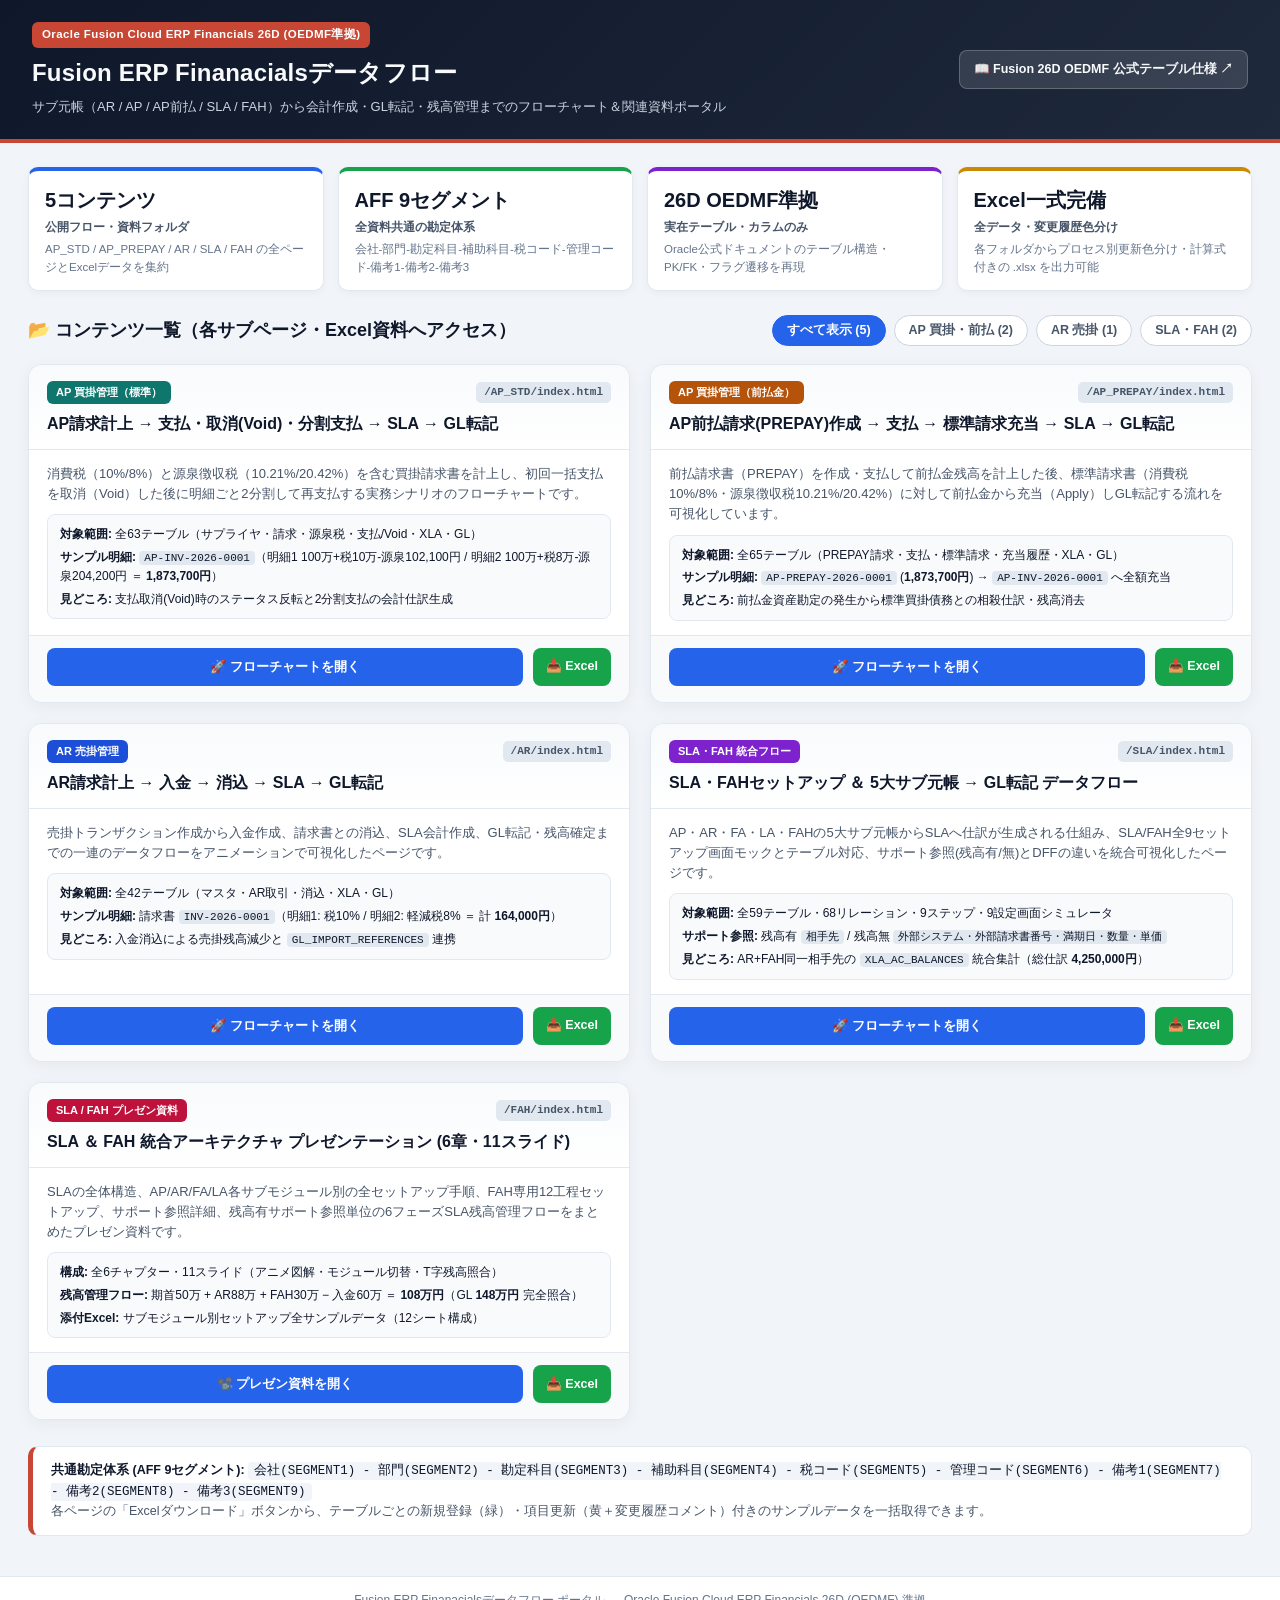
==== index.html @ dea50851 "Initial commit: Oracle Fusion ERP Financials 26D Data Flows and SLA/FAH Presentation" ====
<!DOCTYPE html>
<html lang="ja">
<head>
  <meta charset="UTF-8" />
  <meta name="viewport" content="width=device-width, initial-scale=1.0" />
  <title>Fusion ERP Finanacialsデータフロー</title>
  <style>
    :root {
      --bg-page: #f1f5f9;
      --bg-card: #ffffff;
      --text-main: #0f172a;
      --text-sub: #475569;
      --text-muted: #64748b;
      --border-light: #e2e8f0;
      --border-mid: #cbd5e1;
      --oracle-red: #c74634;
      --primary: #2563eb;
      --primary-hover: #1d4ed8;
      --green: #16a34a;
      --green-hover: #15803d;
    }

    * { box-sizing: border-box; }

    body {
      margin: 0;
      font-family: -apple-system, BlinkMacSystemFont, "Hiragino Sans", "Hiragino Kaku Gothic ProN", "Yu Gothic UI", "Meiryo", sans-serif;
      background: var(--bg-page);
      color: var(--text-main);
      line-height: 1.55;
      min-height: 100vh;
      display: flex;
      flex-direction: column;
    }

    /* ヘッダー */
    .portal-header {
      background: linear-gradient(135deg, #0f172a 0%, #1e293b 100%);
      color: #f8fafc;
      padding: 22px 32px;
      border-bottom: 4px solid var(--oracle-red);
      display: flex;
      justify-content: space-between;
      align-items: center;
      gap: 20px;
      flex-wrap: wrap;
    }

    .header-brand {
      display: flex;
      flex-direction: column;
      gap: 6px;
    }

    .oracle-badge {
      display: inline-block;
      width: fit-content;
      background: var(--oracle-red);
      color: #fff;
      font-size: 11.5px;
      font-weight: 800;
      padding: 4px 10px;
      border-radius: 6px;
      letter-spacing: 0.4px;
    }

    .portal-header h1 {
      margin: 0;
      font-size: 24px;
      font-weight: 800;
      letter-spacing: 0.2px;
    }

    .header-sub {
      margin: 0;
      font-size: 13px;
      color: #cbd5e1;
    }

    .header-links {
      display: flex;
      gap: 10px;
      flex-wrap: wrap;
    }

    .btn-header {
      display: inline-flex;
      align-items: center;
      gap: 6px;
      padding: 9px 14px;
      border-radius: 8px;
      font-size: 12.5px;
      font-weight: 700;
      text-decoration: none;
      color: #f8fafc;
      background: rgba(255, 255, 255, 0.12);
      border: 1px solid rgba(255, 255, 255, 0.22);
      transition: all 0.15s ease;
    }
    .btn-header:hover {
      background: rgba(255, 255, 255, 0.22);
    }

    /* メインコンテナ */
    .container {
      max-width: 1360px;
      width: 100%;
      margin: 0 auto;
      padding: 24px 28px 40px;
      flex: 1;
    }

    /* 共通設計サマリバー */
    .summary-strip {
      display: grid;
      grid-template-columns: repeat(4, 1fr);
      gap: 14px;
      margin-bottom: 24px;
    }

    .stat-card {
      background: var(--bg-card);
      border: 1px solid var(--border-light);
      border-top: 4px solid var(--primary);
      border-radius: 10px;
      padding: 14px 16px;
      box-shadow: 0 2px 8px rgba(15, 23, 42, 0.04);
    }
    .stat-card.c-green { border-top-color: #16a34a; }
    .stat-card.c-purple { border-top-color: #7e22ce; }
    .stat-card.c-amber { border-top-color: #ca8a04; }

    .stat-val {
      font-size: 20px;
      font-weight: 900;
      color: var(--text-main);
    }
    .stat-lbl {
      font-size: 12px;
      font-weight: 700;
      color: var(--text-sub);
      margin-top: 2px;
    }
    .stat-desc {
      font-size: 11.5px;
      color: var(--text-muted);
      margin-top: 4px;
    }

    /* フィルタ＆見出しバー */
    .section-toolbar {
      display: flex;
      justify-content: space-between;
      align-items: center;
      gap: 14px;
      margin-bottom: 18px;
      flex-wrap: wrap;
    }
    .section-toolbar h2 {
      margin: 0;
      font-size: 18px;
      font-weight: 800;
    }
    .filter-pills {
      display: flex;
      gap: 8px;
      flex-wrap: wrap;
    }
    .filter-btn {
      padding: 6px 14px;
      border-radius: 999px;
      border: 1px solid var(--border-mid);
      background: #fff;
      color: var(--text-sub);
      font-size: 12.5px;
      font-weight: 700;
      cursor: pointer;
      transition: all 0.15s;
    }
    .filter-btn:hover { border-color: #93c5fd; background: #eff6ff; color: #1e40af; }
    .filter-btn.active {
      background: var(--primary);
      border-color: var(--primary);
      color: #fff;
    }

    /* カードグリッド */
    .cards-grid {
      display: grid;
      grid-template-columns: repeat(auto-fill, minmax(400px, 1fr));
      gap: 20px;
    }

    .flow-card {
      background: var(--bg-card);
      border: 1.5px solid var(--border-light);
      border-radius: 14px;
      overflow: hidden;
      display: flex;
      flex-direction: column;
      box-shadow: 0 4px 16px rgba(15, 23, 42, 0.05);
      transition: transform 0.18s ease, box-shadow 0.18s ease, border-color 0.18s ease;
    }
    .flow-card:hover {
      transform: translateY(-3px);
      box-shadow: 0 10px 26px rgba(15, 23, 42, 0.1);
      border-color: #93c5fd;
    }
    .flow-card.hidden { display: none; }

    .card-top {
      padding: 16px 18px 12px;
      border-bottom: 1px solid var(--border-light);
      background: linear-gradient(180deg, #f8fafc 0%, #ffffff 100%);
    }

    .card-badges {
      display: flex;
      justify-content: space-between;
      align-items: center;
      gap: 8px;
      margin-bottom: 8px;
      flex-wrap: wrap;
    }

    .mod-badge {
      font-size: 11px;
      font-weight: 800;
      padding: 3px 9px;
      border-radius: 6px;
      color: #fff;
    }
    .bg-ar { background: #1d4ed8; }
    .bg-ap { background: #0f766e; }
    .bg-ap-pre { background: #b45309; }
    .bg-sla { background: #7e22ce; }
    .bg-fah { background: #be123c; }

    .folder-tag {
      font-family: ui-monospace, SFMono-Regular, Menlo, monospace;
      font-size: 11px;
      font-weight: 700;
      color: var(--text-sub);
      background: #e2e8f0;
      padding: 2px 8px;
      border-radius: 5px;
    }

    .card-top h3 {
      margin: 0;
      font-size: 16px;
      font-weight: 800;
      color: var(--text-main);
    }

    .card-body {
      padding: 14px 18px;
      flex: 1;
      display: flex;
      flex-direction: column;
      gap: 10px;
    }

    .card-desc {
      margin: 0;
      font-size: 13px;
      color: var(--text-sub);
    }

    .highlights {
      margin: 0;
      padding: 10px 12px;
      background: #f8fafc;
      border: 1px solid var(--border-light);
      border-radius: 8px;
      list-style: none;
      font-size: 12px;
      color: var(--text-main);
    }
    .highlights li {
      margin-bottom: 4px;
    }
    .highlights li:last-child {
      margin-bottom: 0;
    }
    .highlights code {
      font-family: ui-monospace, SFMono-Regular, Menlo, monospace;
      background: #e2e8f0;
      padding: 1px 5px;
      border-radius: 4px;
      font-size: 11px;
    }

    .card-actions {
      padding: 12px 18px 16px;
      border-top: 1px solid var(--border-light);
      background: #f8fafc;
      display: flex;
      gap: 10px;
      flex-wrap: wrap;
    }

    .btn-open {
      flex: 1;
      display: inline-flex;
      justify-content: center;
      align-items: center;
      gap: 6px;
      padding: 9px 14px;
      background: var(--primary);
      color: #fff;
      text-decoration: none;
      border-radius: 8px;
      font-size: 13px;
      font-weight: 700;
      transition: background 0.15s;
    }
    .btn-open:hover { background: var(--primary-hover); }

    .btn-dl {
      display: inline-flex;
      justify-content: center;
      align-items: center;
      gap: 6px;
      padding: 9px 13px;
      background: var(--green);
      color: #fff;
      text-decoration: none;
      border-radius: 8px;
      font-size: 12.5px;
      font-weight: 700;
      transition: background 0.15s;
    }
    .btn-dl:hover { background: var(--green-hover); }

    /* 共通AFF注記 */
    .aff-footer-box {
      margin-top: 26px;
      background: var(--bg-card);
      border: 1px solid var(--border-light);
      border-left: 5px solid var(--oracle-red);
      border-radius: 10px;
      padding: 14px 18px;
      font-size: 12.5px;
      color: var(--text-sub);
    }
    .aff-footer-box strong { color: var(--text-main); }
    .aff-footer-box code {
      font-family: ui-monospace, SFMono-Regular, Menlo, monospace;
      background: #f1f5f9;
      padding: 2px 6px;
      border-radius: 4px;
      color: #0f172a;
    }

    .portal-footer {
      text-align: center;
      padding: 14px 20px;
      font-size: 12px;
      color: var(--text-muted);
      border-top: 1px solid var(--border-light);
      background: #ffffff;
    }

    @media (max-width: 960px) {
      .summary-strip { grid-template-columns: repeat(2, 1fr); }
      .cards-grid { grid-template-columns: 1fr; }
    }
  </style>
</head>
<body>
  <header class="portal-header">
    <div class="header-brand">
      <span class="oracle-badge">Oracle Fusion Cloud ERP Financials 26D (OEDMF準拠)</span>
      <h1>Fusion ERP Finanacialsデータフロー</h1>
      <p class="header-sub">サブ元帳（AR / AP / AP前払 / SLA / FAH）から会計作成・GL転記・残高管理までのフローチャート＆関連資料ポータル</p>
    </div>
    <div class="header-links">
      <a href="https://docs.oracle.com/en/cloud/saas/financials/26d/oedmf/index.html" target="_blank" rel="noopener noreferrer" class="btn-header">
        📖 Fusion 26D OEDMF 公式テーブル仕様 ↗
      </a>
    </div>
  </header>

  <main class="container">
    <!-- サマリKPI -->
    <section class="summary-strip" aria-label="プロジェクト概要">
      <div class="stat-card">
        <div class="stat-val">5コンテンツ</div>
        <div class="stat-lbl">公開フロー・資料フォルダ</div>
        <div class="stat-desc">AP_STD / AP_PREPAY / AR / SLA / FAH の全ページとExcelデータを集約</div>
      </div>
      <div class="stat-card c-green">
        <div class="stat-val">AFF 9セグメント</div>
        <div class="stat-lbl">全資料共通の勘定体系</div>
        <div class="stat-desc">会社-部門-勘定科目-補助科目-税コード-管理コード-備考1-備考2-備考3</div>
      </div>
      <div class="stat-card c-purple">
        <div class="stat-val">26D OEDMF準拠</div>
        <div class="stat-lbl">実在テーブル・カラムのみ</div>
        <div class="stat-desc">Oracle公式ドキュメントのテーブル構造・PK/FK・フラグ遷移を再現</div>
      </div>
      <div class="stat-card c-amber">
        <div class="stat-val">Excel一式完備</div>
        <div class="stat-lbl">全データ・変更履歴色分け</div>
        <div class="stat-desc">各フォルダからプロセス別更新色分け・計算式付きの .xlsx を出力可能</div>
      </div>
    </section>

    <!-- フィルタバー -->
    <div class="section-toolbar">
      <h2>📂 コンテンツ一覧（各サブページ・Excel資料へアクセス）</h2>
      <div class="filter-pills" id="category-filters">
        <button type="button" class="filter-btn active" data-cat="ALL">すべて表示 (5)</button>
        <button type="button" class="filter-btn" data-cat="AP">AP 買掛・前払 (2)</button>
        <button type="button" class="filter-btn" data-cat="AR">AR 売掛 (1)</button>
        <button type="button" class="filter-btn" data-cat="SLA_FAH">SLA・FAH (2)</button>
      </div>
    </div>

    <!-- サブページカードグリッド -->
    <section class="cards-grid" id="cards-grid">
      <!-- 1. AP_STD -->
      <article class="flow-card" data-category="AP">
        <div class="card-top">
          <div class="card-badges">
            <span class="mod-badge bg-ap">AP 買掛管理（標準）</span>
            <span class="folder-tag">/AP_STD/index.html</span>
          </div>
          <h3>AP請求計上 → 支払・取消(Void)・分割支払 → SLA → GL転記</h3>
        </div>
        <div class="card-body">
          <p class="card-desc">
            消費税（10%/8%）と源泉徴収税（10.21%/20.42%）を含む買掛請求書を計上し、初回一括支払を取消（Void）した後に明細ごと2分割して再支払する実務シナリオのフローチャートです。
          </p>
          <ul class="highlights">
            <li><strong>対象範囲:</strong> 全63テーブル（サプライヤ・請求・源泉税・支払/Void・XLA・GL）</li>
            <li><strong>サンプル明細:</strong> <code>AP-INV-2026-0001</code>（明細1 100万+税10万-源泉102,100円 / 明細2 100万+税8万-源泉204,200円 ＝ <strong>1,873,700円</strong>）</li>
            <li><strong>見どころ:</strong> 支払取消(Void)時のステータス反転と2分割支払の会計仕訳生成</li>
          </ul>
        </div>
        <div class="card-actions">
          <a href="./AP_STD/index.html" class="btn-open">🚀 フローチャートを開く</a>
          <a href="./AP_STD/FusionERP_26D_AP_to_GL_DataFlow.xlsx" download class="btn-dl">📥 Excel</a>
        </div>
      </article>

      <!-- 2. AP_PREPAY -->
      <article class="flow-card" data-category="AP">
        <div class="card-top">
          <div class="card-badges">
            <span class="mod-badge bg-ap-pre">AP 買掛管理（前払金）</span>
            <span class="folder-tag">/AP_PREPAY/index.html</span>
          </div>
          <h3>AP前払請求(PREPAY)作成 → 支払 → 標準請求充当 → SLA → GL転記</h3>
        </div>
        <div class="card-body">
          <p class="card-desc">
            前払請求書（PREPAY）を作成・支払して前払金残高を計上した後、標準請求書（消費税10%/8%・源泉徴収税10.21%/20.42%）に対して前払金から充当（Apply）しGL転記する流れを可視化しています。
          </p>
          <ul class="highlights">
            <li><strong>対象範囲:</strong> 全65テーブル（PREPAY請求・支払・標準請求・充当履歴・XLA・GL）</li>
            <li><strong>サンプル明細:</strong> <code>AP-PREPAY-2026-0001</code> (<strong>1,873,700円</strong>) → <code>AP-INV-2026-0001</code> へ全額充当</li>
            <li><strong>見どころ:</strong> 前払金資産勘定の発生から標準買掛債務との相殺仕訳・残高消去</li>
          </ul>
        </div>
        <div class="card-actions">
          <a href="./AP_PREPAY/index.html" class="btn-open">🚀 フローチャートを開く</a>
          <a href="./AP_PREPAY/FusionERP_26D_AP_PREPAY_to_GL_DataFlow.xlsx" download class="btn-dl">📥 Excel</a>
        </div>
      </article>

      <!-- 3. AR -->
      <article class="flow-card" data-category="AR">
        <div class="card-top">
          <div class="card-badges">
            <span class="mod-badge bg-ar">AR 売掛管理</span>
            <span class="folder-tag">/AR/index.html</span>
          </div>
          <h3>AR請求計上 → 入金 → 消込 → SLA → GL転記</h3>
        </div>
        <div class="card-body">
          <p class="card-desc">
            売掛トランザクション作成から入金作成、請求書との消込、SLA会計作成、GL転記・残高確定までの一連のデータフローをアニメーションで可視化したページです。
          </p>
          <ul class="highlights">
            <li><strong>対象範囲:</strong> 全42テーブル（マスタ・AR取引・消込・XLA・GL）</li>
            <li><strong>サンプル明細:</strong> 請求書 <code>INV-2026-0001</code>（明細1: 税10% / 明細2: 軽減税8% ＝ 計 <strong>164,000円</strong>）</li>
            <li><strong>見どころ:</strong> 入金消込による売掛残高減少と <code>GL_IMPORT_REFERENCES</code> 連携</li>
          </ul>
        </div>
        <div class="card-actions">
          <a href="./AR/index.html" class="btn-open">🚀 フローチャートを開く</a>
          <a href="./AR/FusionERP_26D_AR_to_GL_DataFlow.xlsx" download class="btn-dl">📥 Excel</a>
        </div>
      </article>

      <!-- 4. SLA -->
      <article class="flow-card" data-category="SLA_FAH">
        <div class="card-top">
          <div class="card-badges">
            <span class="mod-badge bg-sla">SLA・FAH 統合フロー</span>
            <span class="folder-tag">/SLA/index.html</span>
          </div>
          <h3>SLA・FAHセットアップ ＆ 5大サブ元帳 → GL転記 データフロー</h3>
        </div>
        <div class="card-body">
          <p class="card-desc">
            AP・AR・FA・LA・FAHの5大サブ元帳からSLAへ仕訳が生成される仕組み、SLA/FAH全9セットアップ画面モックとテーブル対応、サポート参照(残高有/無)とDFFの違いを統合可視化したページです。
          </p>
          <ul class="highlights">
            <li><strong>対象範囲:</strong> 全59テーブル・68リレーション・9ステップ・9設定画面シミュレータ</li>
            <li><strong>サポート参照:</strong> 残高有 <code>相手先</code> / 残高無 <code>外部システム・外部請求書番号・満期日・数量・単価</code></li>
            <li><strong>見どころ:</strong> AR+FAH同一相手先の <code>XLA_AC_BALANCES</code> 統合集計（総仕訳 <strong>4,250,000円</strong>）</li>
          </ul>
        </div>
        <div class="card-actions">
          <a href="./SLA/index.html" class="btn-open">🚀 フローチャートを開く</a>
          <a href="./SLA/FusionERP_26D_SLA_Setup_and_Flow.xlsx" download class="btn-dl">📥 Excel</a>
        </div>
      </article>

      <!-- 5. FAH (Presentation) -->
      <article class="flow-card" data-category="SLA_FAH">
        <div class="card-top">
          <div class="card-badges">
            <span class="mod-badge bg-fah">SLA / FAH プレゼン資料</span>
            <span class="folder-tag">/FAH/index.html</span>
          </div>
          <h3>SLA ＆ FAH 統合アーキテクチャ プレゼンテーション (6章・11スライド)</h3>
        </div>
        <div class="card-body">
          <p class="card-desc">
            SLAの全体構造、AP/AR/FA/LA各サブモジュール別の全セットアップ手順、FAH専用12工程セットアップ、サポート参照詳細、残高有サポート参照単位の6フェーズSLA残高管理フローをまとめたプレゼン資料です。
          </p>
          <ul class="highlights">
            <li><strong>構成:</strong> 全6チャプター・11スライド（アニメ図解・モジュール切替・T字残高照合）</li>
            <li><strong>残高管理フロー:</strong> 期首50万 + AR88万 + FAH30万 − 入金60万 ＝ <strong>108万円</strong>（GL <strong>148万円</strong> 完全照合）</li>
            <li><strong>添付Excel:</strong> サブモジュール別セットアップ全サンプルデータ（12シート構成）</li>
          </ul>
        </div>
        <div class="card-actions">
          <a href="./FAH/index.html" class="btn-open">📽️ プレゼン資料を開く</a>
          <a href="./FAH/FusionERP_26D_SLA_FAH_Setup_SampleData.xlsx" download class="btn-dl">📥 Excel</a>
        </div>
      </article>
    </section>

    <div class="aff-footer-box">
      <strong>共通勘定体系 (AFF 9セグメント):</strong>
      <code>会社(SEGMENT1) - 部門(SEGMENT2) - 勘定科目(SEGMENT3) - 補助科目(SEGMENT4) - 税コード(SEGMENT5) - 管理コード(SEGMENT6) - 備考1(SEGMENT7) - 備考2(SEGMENT8) - 備考3(SEGMENT9)</code>
      <br />
      各ページの「Excelダウンロード」ボタンから、テーブルごとの新規登録（緑）・項目更新（黄＋変更履歴コメント）付きのサンプルデータを一括取得できます。
    </div>
  </main>

  <footer class="portal-footer">
    Fusion ERP Finanacialsデータフロー ポータル — Oracle Fusion Cloud ERP Financials 26D (OEDMF) 準拠
  </footer>

  <script>
    (function () {
      const btns = document.querySelectorAll('#category-filters .filter-btn');
      const cards = document.querySelectorAll('#cards-grid .flow-card');

      btns.forEach(btn => {
        btn.addEventListener('click', () => {
          btns.forEach(b => b.classList.remove('active'));
          btn.classList.add('active');
          const cat = btn.getAttribute('data-cat');
          cards.forEach(card => {
            if (cat === 'ALL' || card.getAttribute('data-category') === cat) {
              card.classList.remove('hidden');
            } else {
              card.classList.add('hidden');
            }
          });
        });
      });
    })();
  </script>
</body>
</html>
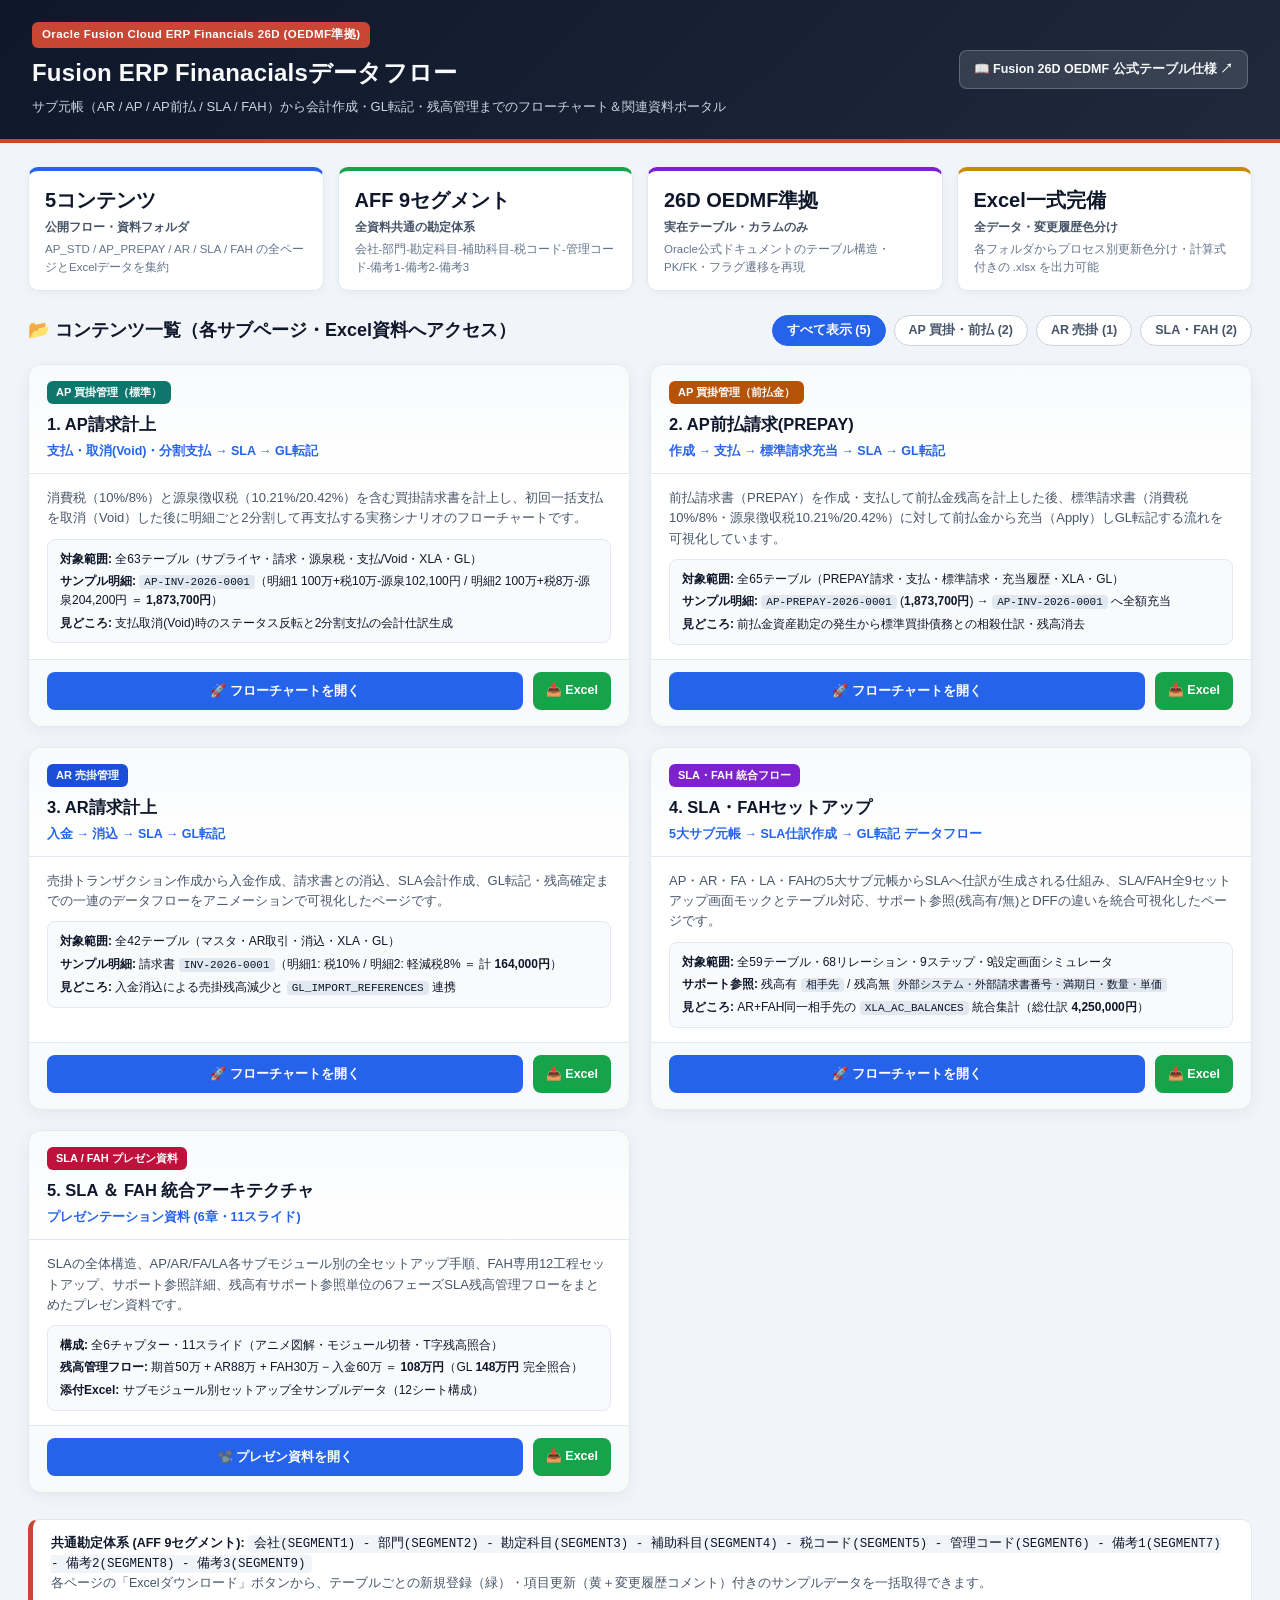
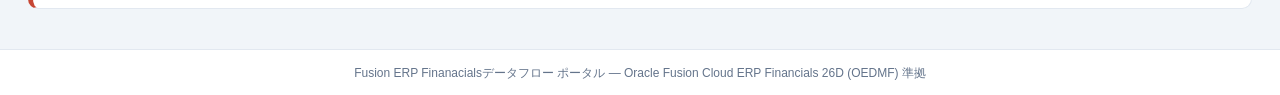
==== commit 4a7f2e7d: "Update main page chapter numbering, split titles/summaries, and remove file paths" ====
--- a/index.html
+++ b/index.html
@@ -236,21 +236,18 @@
     .bg-sla { background: #7e22ce; }
     .bg-fah { background: #be123c; }
 
-    .folder-tag {
-      font-family: ui-monospace, SFMono-Regular, Menlo, monospace;
-      font-size: 11px;
-      font-weight: 700;
-      color: var(--text-sub);
-      background: #e2e8f0;
-      padding: 2px 8px;
-      border-radius: 5px;
-    }
-
     .card-top h3 {
       margin: 0;
-      font-size: 16px;
+      font-size: 16.5px;
       font-weight: 800;
       color: var(--text-main);
+    }
+
+    .card-flow-sub {
+      margin: 4px 0 0;
+      font-size: 12.5px;
+      font-weight: 700;
+      color: var(--primary);
     }
 
     .card-body {
@@ -425,9 +422,9 @@
         <div class="card-top">
           <div class="card-badges">
             <span class="mod-badge bg-ap">AP 買掛管理（標準）</span>
-            <span class="folder-tag">/AP_STD/index.html</span>
           </div>
-          <h3>AP請求計上 → 支払・取消(Void)・分割支払 → SLA → GL転記</h3>
+          <h3>1. AP請求計上</h3>
+          <p class="card-flow-sub">支払・取消(Void)・分割支払 → SLA → GL転記</p>
         </div>
         <div class="card-body">
           <p class="card-desc">
@@ -450,9 +447,9 @@
         <div class="card-top">
           <div class="card-badges">
             <span class="mod-badge bg-ap-pre">AP 買掛管理（前払金）</span>
-            <span class="folder-tag">/AP_PREPAY/index.html</span>
           </div>
-          <h3>AP前払請求(PREPAY)作成 → 支払 → 標準請求充当 → SLA → GL転記</h3>
+          <h3>2. AP前払請求(PREPAY)</h3>
+          <p class="card-flow-sub">作成 → 支払 → 標準請求充当 → SLA → GL転記</p>
         </div>
         <div class="card-body">
           <p class="card-desc">
@@ -475,9 +472,9 @@
         <div class="card-top">
           <div class="card-badges">
             <span class="mod-badge bg-ar">AR 売掛管理</span>
-            <span class="folder-tag">/AR/index.html</span>
           </div>
-          <h3>AR請求計上 → 入金 → 消込 → SLA → GL転記</h3>
+          <h3>3. AR請求計上</h3>
+          <p class="card-flow-sub">入金 → 消込 → SLA → GL転記</p>
         </div>
         <div class="card-body">
           <p class="card-desc">
@@ -500,9 +497,9 @@
         <div class="card-top">
           <div class="card-badges">
             <span class="mod-badge bg-sla">SLA・FAH 統合フロー</span>
-            <span class="folder-tag">/SLA/index.html</span>
           </div>
-          <h3>SLA・FAHセットアップ ＆ 5大サブ元帳 → GL転記 データフロー</h3>
+          <h3>4. SLA・FAHセットアップ</h3>
+          <p class="card-flow-sub">5大サブ元帳 → SLA仕訳作成 → GL転記 データフロー</p>
         </div>
         <div class="card-body">
           <p class="card-desc">
@@ -525,9 +522,9 @@
         <div class="card-top">
           <div class="card-badges">
             <span class="mod-badge bg-fah">SLA / FAH プレゼン資料</span>
-            <span class="folder-tag">/FAH/index.html</span>
           </div>
-          <h3>SLA ＆ FAH 統合アーキテクチャ プレゼンテーション (6章・11スライド)</h3>
+          <h3>5. SLA ＆ FAH 統合アーキテクチャ</h3>
+          <p class="card-flow-sub">プレゼンテーション資料 (6章・11スライド)</p>
         </div>
         <div class="card-body">
           <p class="card-desc">
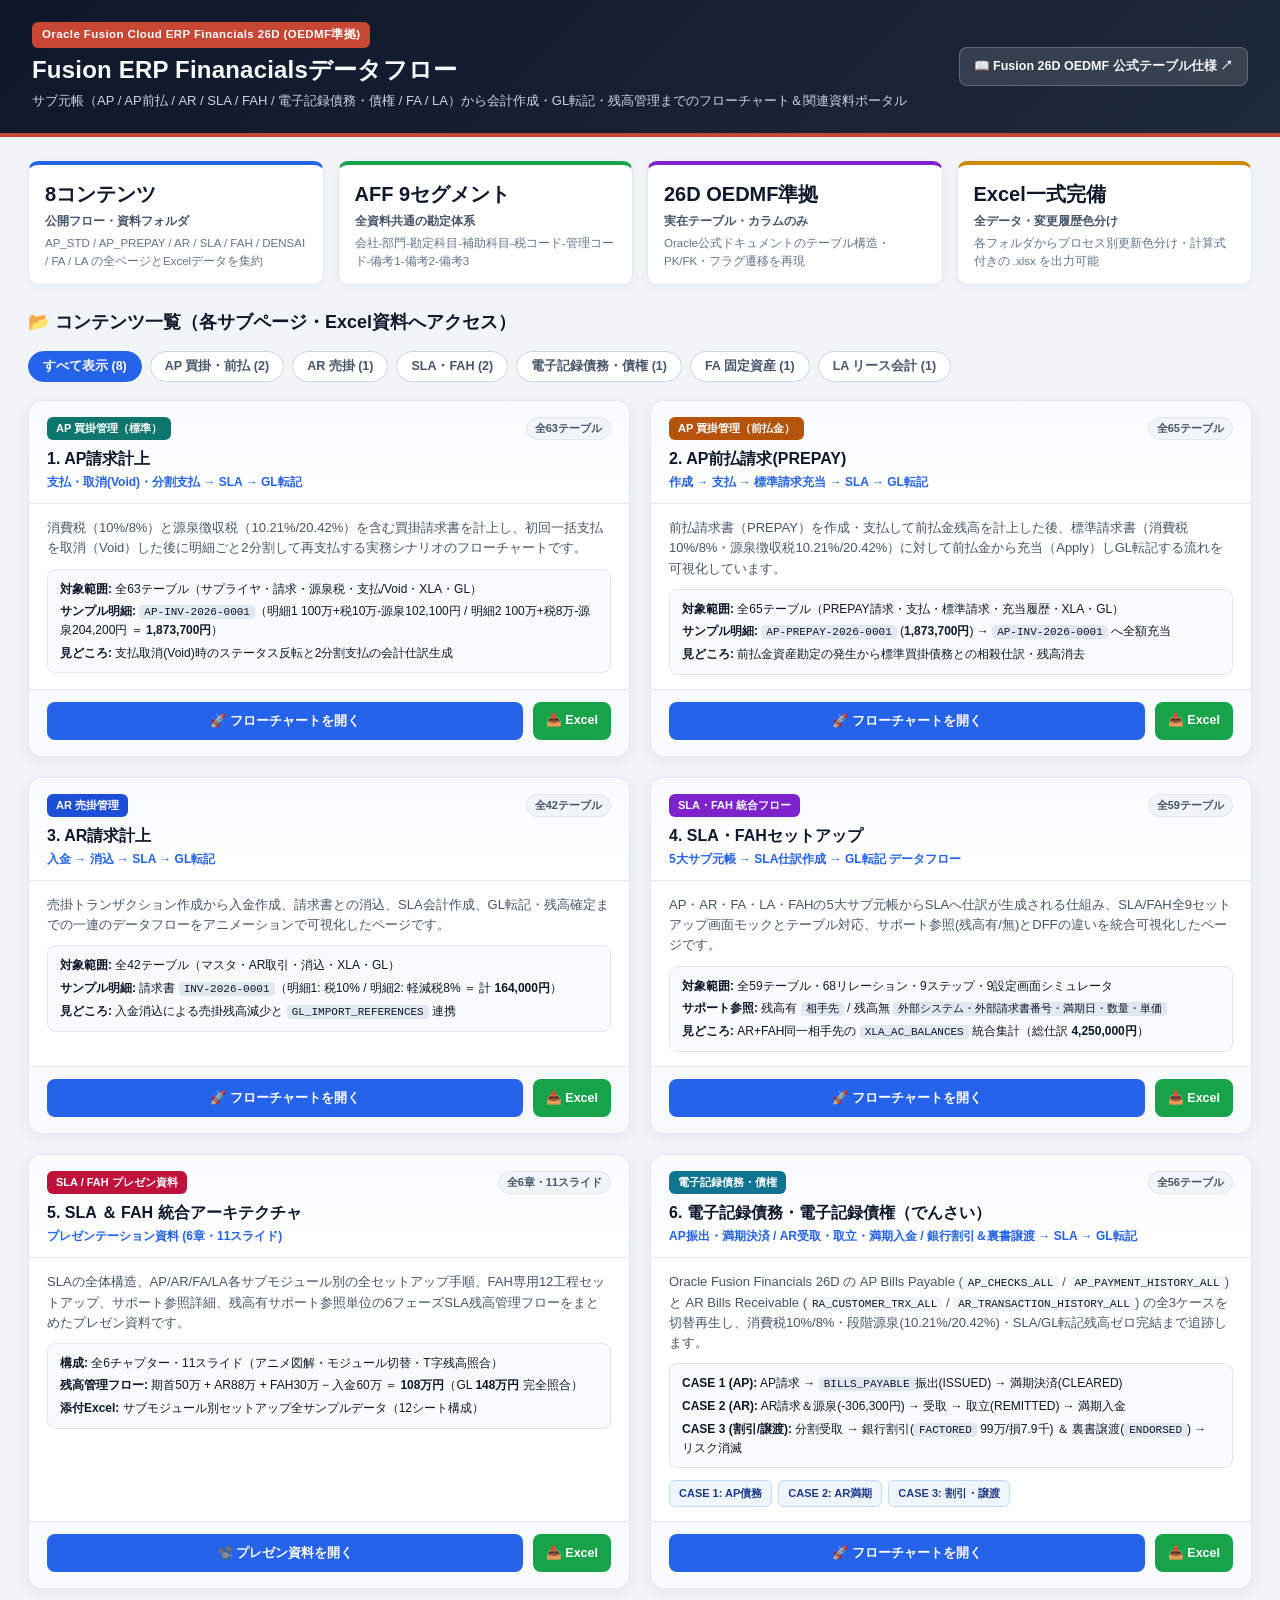
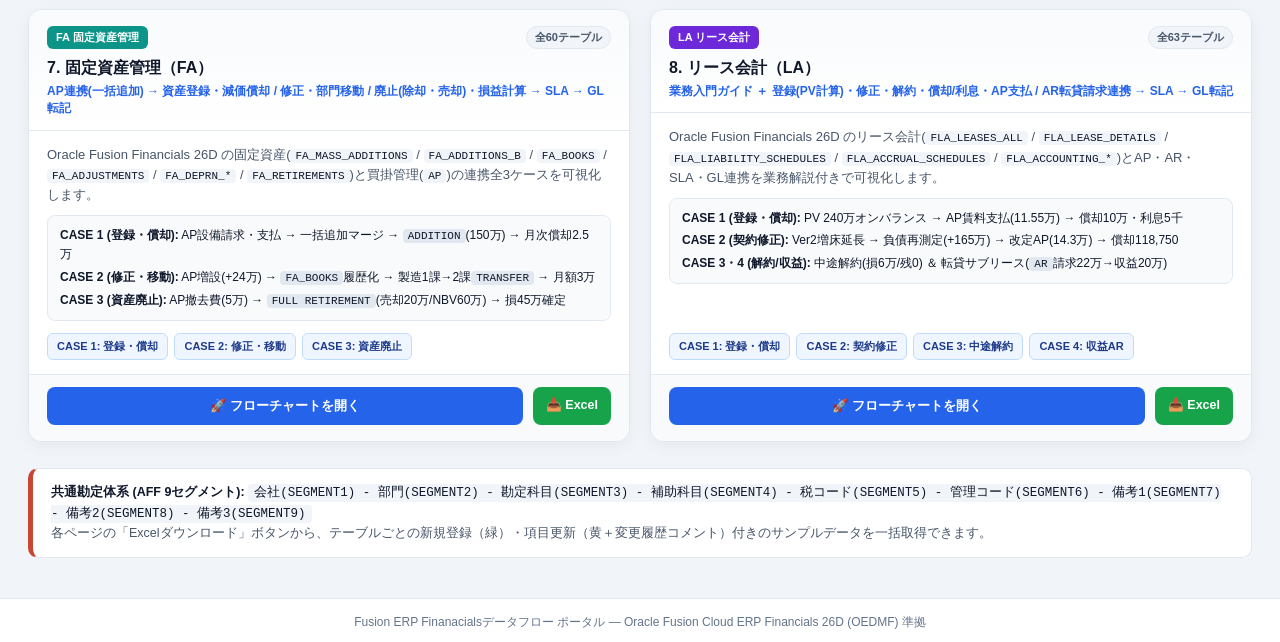
==== commit 69adc87e: "DENSAI・FA・LAフローおよびAP請求書手順書を追加し全ページのデザイン統一と文字はみ出しを解消 Oracle Fusion Cloud ERP Financials 26D (OEDMF) 準" ====
--- a/index.html
+++ b/index.html
@@ -66,8 +66,9 @@
 
     .portal-header h1 {
       margin: 0;
-      font-size: 24px;
+      font-size: clamp(19px, 2vw, 24px);
       font-weight: 800;
+      line-height: 1.3;
       letter-spacing: 0.2px;
     }
 
@@ -235,17 +236,33 @@
     .bg-ap-pre { background: #b45309; }
     .bg-sla { background: #7e22ce; }
     .bg-fah { background: #be123c; }
+    .bg-densai { background: #0e7490; }
+    .bg-fa { background: #0d9488; }
+    .bg-la { background: #6d28d9; }
+
+    .card-meta-tag {
+      font-size: 11px;
+      font-weight: 700;
+      color: var(--text-sub);
+      background: #f1f5f9;
+      border: 1px solid var(--border-light);
+      padding: 2px 8px;
+      border-radius: 999px;
+      white-space: nowrap;
+    }
 
     .card-top h3 {
       margin: 0;
-      font-size: 16.5px;
+      font-size: 16px;
+      line-height: 1.35;
       font-weight: 800;
       color: var(--text-main);
     }
 
     .card-flow-sub {
       margin: 4px 0 0;
-      font-size: 12.5px;
+      font-size: 12px;
+      line-height: 1.45;
       font-weight: 700;
       color: var(--primary);
     }
@@ -262,6 +279,39 @@
       margin: 0;
       font-size: 13px;
       color: var(--text-sub);
+    }
+    .card-desc code {
+      font-family: ui-monospace, SFMono-Regular, Menlo, monospace;
+      background: #f1f5f9;
+      padding: 1px 5px;
+      border-radius: 4px;
+      font-size: 11px;
+      color: #0f172a;
+    }
+
+    .case-shortcuts {
+      display: flex;
+      gap: 6px;
+      flex-wrap: wrap;
+      margin-top: auto;
+      padding-top: 2px;
+    }
+    .case-chip {
+      display: inline-flex;
+      align-items: center;
+      padding: 4px 9px;
+      border-radius: 6px;
+      font-size: 11px;
+      font-weight: 700;
+      text-decoration: none;
+      color: #1e3a8a;
+      background: #eff6ff;
+      border: 1px solid #bfdbfe;
+      transition: all 0.15s;
+    }
+    .case-chip:hover {
+      background: #dbeafe;
+      border-color: #60a5fa;
     }
 
     .highlights {
@@ -370,7 +420,7 @@
     <div class="header-brand">
       <span class="oracle-badge">Oracle Fusion Cloud ERP Financials 26D (OEDMF準拠)</span>
       <h1>Fusion ERP Finanacialsデータフロー</h1>
-      <p class="header-sub">サブ元帳（AR / AP / AP前払 / SLA / FAH）から会計作成・GL転記・残高管理までのフローチャート＆関連資料ポータル</p>
+      <p class="header-sub">サブ元帳（AP / AP前払 / AR / SLA / FAH / 電子記録債務・債権 / FA / LA）から会計作成・GL転記・残高管理までのフローチャート＆関連資料ポータル</p>
     </div>
     <div class="header-links">
       <a href="https://docs.oracle.com/en/cloud/saas/financials/26d/oedmf/index.html" target="_blank" rel="noopener noreferrer" class="btn-header">
@@ -383,9 +433,9 @@
     <!-- サマリKPI -->
     <section class="summary-strip" aria-label="プロジェクト概要">
       <div class="stat-card">
-        <div class="stat-val">5コンテンツ</div>
+        <div class="stat-val">8コンテンツ</div>
         <div class="stat-lbl">公開フロー・資料フォルダ</div>
-        <div class="stat-desc">AP_STD / AP_PREPAY / AR / SLA / FAH の全ページとExcelデータを集約</div>
+        <div class="stat-desc">AP_STD / AP_PREPAY / AR / SLA / FAH / DENSAI / FA / LA の全ページとExcelデータを集約</div>
       </div>
       <div class="stat-card c-green">
         <div class="stat-val">AFF 9セグメント</div>
@@ -408,10 +458,13 @@
     <div class="section-toolbar">
       <h2>📂 コンテンツ一覧（各サブページ・Excel資料へアクセス）</h2>
       <div class="filter-pills" id="category-filters">
-        <button type="button" class="filter-btn active" data-cat="ALL">すべて表示 (5)</button>
+        <button type="button" class="filter-btn active" data-cat="ALL">すべて表示 (8)</button>
         <button type="button" class="filter-btn" data-cat="AP">AP 買掛・前払 (2)</button>
         <button type="button" class="filter-btn" data-cat="AR">AR 売掛 (1)</button>
         <button type="button" class="filter-btn" data-cat="SLA_FAH">SLA・FAH (2)</button>
+        <button type="button" class="filter-btn" data-cat="DENSAI">電子記録債務・債権 (1)</button>
+        <button type="button" class="filter-btn" data-cat="FA">FA 固定資産 (1)</button>
+        <button type="button" class="filter-btn" data-cat="LA">LA リース会計 (1)</button>
       </div>
     </div>
 
@@ -422,6 +475,7 @@
         <div class="card-top">
           <div class="card-badges">
             <span class="mod-badge bg-ap">AP 買掛管理（標準）</span>
+            <span class="card-meta-tag">全63テーブル</span>
           </div>
           <h3>1. AP請求計上</h3>
           <p class="card-flow-sub">支払・取消(Void)・分割支払 → SLA → GL転記</p>
@@ -447,6 +501,7 @@
         <div class="card-top">
           <div class="card-badges">
             <span class="mod-badge bg-ap-pre">AP 買掛管理（前払金）</span>
+            <span class="card-meta-tag">全65テーブル</span>
           </div>
           <h3>2. AP前払請求(PREPAY)</h3>
           <p class="card-flow-sub">作成 → 支払 → 標準請求充当 → SLA → GL転記</p>
@@ -472,6 +527,7 @@
         <div class="card-top">
           <div class="card-badges">
             <span class="mod-badge bg-ar">AR 売掛管理</span>
+            <span class="card-meta-tag">全42テーブル</span>
           </div>
           <h3>3. AR請求計上</h3>
           <p class="card-flow-sub">入金 → 消込 → SLA → GL転記</p>
@@ -497,6 +553,7 @@
         <div class="card-top">
           <div class="card-badges">
             <span class="mod-badge bg-sla">SLA・FAH 統合フロー</span>
+            <span class="card-meta-tag">全59テーブル</span>
           </div>
           <h3>4. SLA・FAHセットアップ</h3>
           <p class="card-flow-sub">5大サブ元帳 → SLA仕訳作成 → GL転記 データフロー</p>
@@ -522,6 +579,7 @@
         <div class="card-top">
           <div class="card-badges">
             <span class="mod-badge bg-fah">SLA / FAH プレゼン資料</span>
+            <span class="card-meta-tag">全6章・11スライド</span>
           </div>
           <h3>5. SLA ＆ FAH 統合アーキテクチャ</h3>
           <p class="card-flow-sub">プレゼンテーション資料 (6章・11スライド)</p>
@@ -539,6 +597,100 @@
         <div class="card-actions">
           <a href="./FAH/index.html" class="btn-open">📽️ プレゼン資料を開く</a>
           <a href="./FAH/FusionERP_26D_SLA_FAH_Setup_SampleData.xlsx" download class="btn-dl">📥 Excel</a>
+        </div>
+      </article>
+
+      <!-- 6. 電子記録債務・電子記録債権（でんさい） -->
+      <article class="flow-card" data-category="DENSAI">
+        <div class="card-top">
+          <div class="card-badges">
+            <span class="mod-badge bg-densai">電子記録債務・債権</span>
+            <span class="card-meta-tag">全56テーブル</span>
+          </div>
+          <h3>6. 電子記録債務・電子記録債権（でんさい）</h3>
+          <p class="card-flow-sub">AP振出・満期決済 / AR受取・取立・満期入金 / 銀行割引＆裏書譲渡 → SLA → GL転記</p>
+        </div>
+        <div class="card-body">
+          <p class="card-desc">
+            Oracle Fusion Financials 26D の AP Bills Payable (<code>AP_CHECKS_ALL</code> / <code>AP_PAYMENT_HISTORY_ALL</code>) と AR Bills Receivable (<code>RA_CUSTOMER_TRX_ALL</code> / <code>AR_TRANSACTION_HISTORY_ALL</code>) の全3ケースを切替再生し、消費税10%/8%・段階源泉(10.21%/20.42%)・SLA/GL転記残高ゼロ完結まで追跡します。
+          </p>
+          <ul class="highlights">
+            <li><strong>CASE 1 (AP):</strong> AP請求 → <code>BILLS_PAYABLE</code>振出(ISSUED) → 満期決済(CLEARED)</li>
+            <li><strong>CASE 2 (AR):</strong> AR請求＆源泉(-306,300円) → 受取 → 取立(REMITTED) → 満期入金</li>
+            <li><strong>CASE 3 (割引/譲渡):</strong> 分割受取 → 銀行割引(<code>FACTORED</code> 99万/損7.9千) ＆ 裏書譲渡(<code>ENDORSED</code>) → リスク消滅</li>
+          </ul>
+          <div class="case-shortcuts">
+            <a href="./DENSAI/index.html?case=AP_DENSAI" class="case-chip">CASE 1: AP債務</a>
+            <a href="./DENSAI/index.html?case=AR_DENSAI" class="case-chip">CASE 2: AR満期</a>
+            <a href="./DENSAI/index.html?case=AR_DISCOUNT" class="case-chip">CASE 3: 割引・譲渡</a>
+          </div>
+        </div>
+        <div class="card-actions">
+          <a href="./DENSAI/index.html" class="btn-open">🚀 フローチャートを開く</a>
+          <a href="./DENSAI/FusionERP_26D_DENSAI_DataFlow.xlsx" download class="btn-dl">📥 Excel</a>
+        </div>
+      </article>
+
+      <!-- 7. FA 固定資産管理 -->
+      <article class="flow-card" data-category="FA">
+        <div class="card-top">
+          <div class="card-badges">
+            <span class="mod-badge bg-fa">FA 固定資産管理</span>
+            <span class="card-meta-tag">全60テーブル</span>
+          </div>
+          <h3>7. 固定資産管理（FA）</h3>
+          <p class="card-flow-sub">AP連携(一括追加) → 資産登録・減価償却 / 修正・部門移動 / 廃止(除却・売却)・損益計算 → SLA → GL転記</p>
+        </div>
+        <div class="card-body">
+          <p class="card-desc">
+            Oracle Fusion Financials 26D の固定資産(<code>FA_MASS_ADDITIONS</code> / <code>FA_ADDITIONS_B</code> / <code>FA_BOOKS</code> / <code>FA_ADJUSTMENTS</code> / <code>FA_DEPRN_*</code> / <code>FA_RETIREMENTS</code>)と買掛管理(<code>AP</code>)の連携全3ケースを可視化します。
+          </p>
+          <ul class="highlights">
+            <li><strong>CASE 1 (登録・償却):</strong> AP設備請求・支払 → 一括追加マージ → <code>ADDITION</code>(150万) → 月次償却2.5万</li>
+            <li><strong>CASE 2 (修正・移動):</strong> AP増設(+24万) → <code>FA_BOOKS</code>履歴化 → 製造1課→2課<code>TRANSFER</code> → 月額3万</li>
+            <li><strong>CASE 3 (資産廃止):</strong> AP撤去費(5万) → <code>FULL RETIREMENT</code>(売却20万/NBV60万) → 損45万確定</li>
+          </ul>
+          <div class="case-shortcuts">
+            <a href="./FA/index.html?case=FA_AP_ADD_DEPRN" class="case-chip">CASE 1: 登録・償却</a>
+            <a href="./FA/index.html?case=FA_ADJUST_TRANSFER" class="case-chip">CASE 2: 修正・移動</a>
+            <a href="./FA/index.html?case=FA_RETIREMENT" class="case-chip">CASE 3: 資産廃止</a>
+          </div>
+        </div>
+        <div class="card-actions">
+          <a href="./FA/index.html" class="btn-open">🚀 フローチャートを開く</a>
+          <a href="./FA/FusionERP_26D_FA_DataFlow.xlsx" download class="btn-dl">📥 Excel</a>
+        </div>
+      </article>
+
+      <!-- 8. LA リース会計 -->
+      <article class="flow-card" data-category="LA">
+        <div class="card-top">
+          <div class="card-badges">
+            <span class="mod-badge bg-la">LA リース会計</span>
+            <span class="card-meta-tag">全63テーブル</span>
+          </div>
+          <h3>8. リース会計（LA）</h3>
+          <p class="card-flow-sub">業務入門ガイド ＋ 登録(PV計算)・修正・解約・償却/利息・AP支払 / AR転貸請求連携 → SLA → GL転記</p>
+        </div>
+        <div class="card-body">
+          <p class="card-desc">
+            Oracle Fusion Financials 26D のリース会計(<code>FLA_LEASES_ALL</code> / <code>FLA_LEASE_DETAILS</code> / <code>FLA_LIABILITY_SCHEDULES</code> / <code>FLA_ACCRUAL_SCHEDULES</code> / <code>FLA_ACCOUNTING_*</code>)とAP・AR・SLA・GL連携を業務解説付きで可視化します。
+          </p>
+          <ul class="highlights">
+            <li><strong>CASE 1 (登録・償却):</strong> PV 240万オンバランス → AP賃料支払(11.55万) → 償却10万・利息5千</li>
+            <li><strong>CASE 2 (契約修正):</strong> Ver2増床延長 → 負債再測定(+165万) → 改定AP(14.3万) → 償却118,750</li>
+            <li><strong>CASE 3・4 (解約/収益):</strong> 中途解約(損6万/残0) ＆ 転貸サブリース(<code>AR</code>請求22万→収益20万)</li>
+          </ul>
+          <div class="case-shortcuts">
+            <a href="./LA/index.html?case=LA_BOOK_AP_ACCRUAL" class="case-chip">CASE 1: 登録・償却</a>
+            <a href="./LA/index.html?case=LA_REVISION" class="case-chip">CASE 2: 契約修正</a>
+            <a href="./LA/index.html?case=LA_TERMINATION" class="case-chip">CASE 3: 中途解約</a>
+            <a href="./LA/index.html?case=LA_REVENUE_AR" class="case-chip">CASE 4: 収益AR</a>
+          </div>
+        </div>
+        <div class="card-actions">
+          <a href="./LA/index.html" class="btn-open">🚀 フローチャートを開く</a>
+          <a href="./LA/FusionERP_26D_LA_DataFlow.xlsx" download class="btn-dl">📥 Excel</a>
         </div>
       </article>
     </section>
